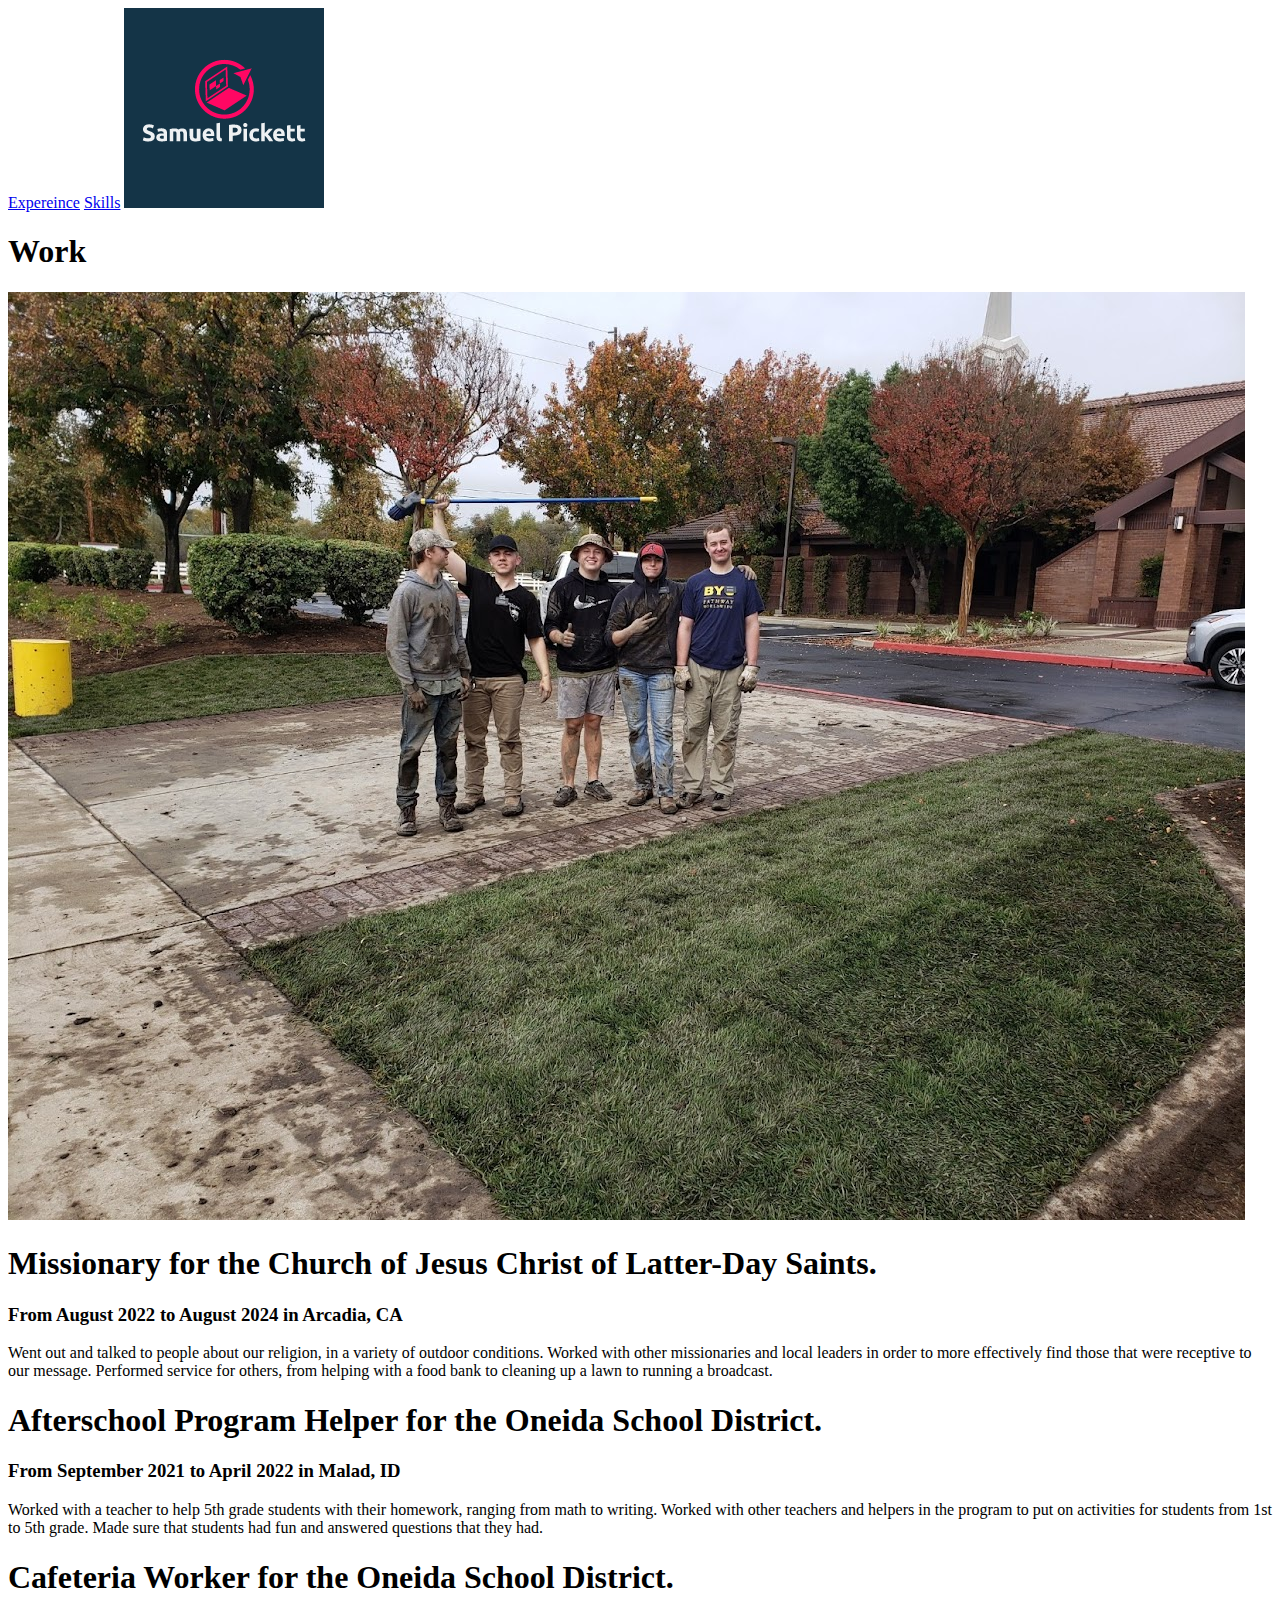
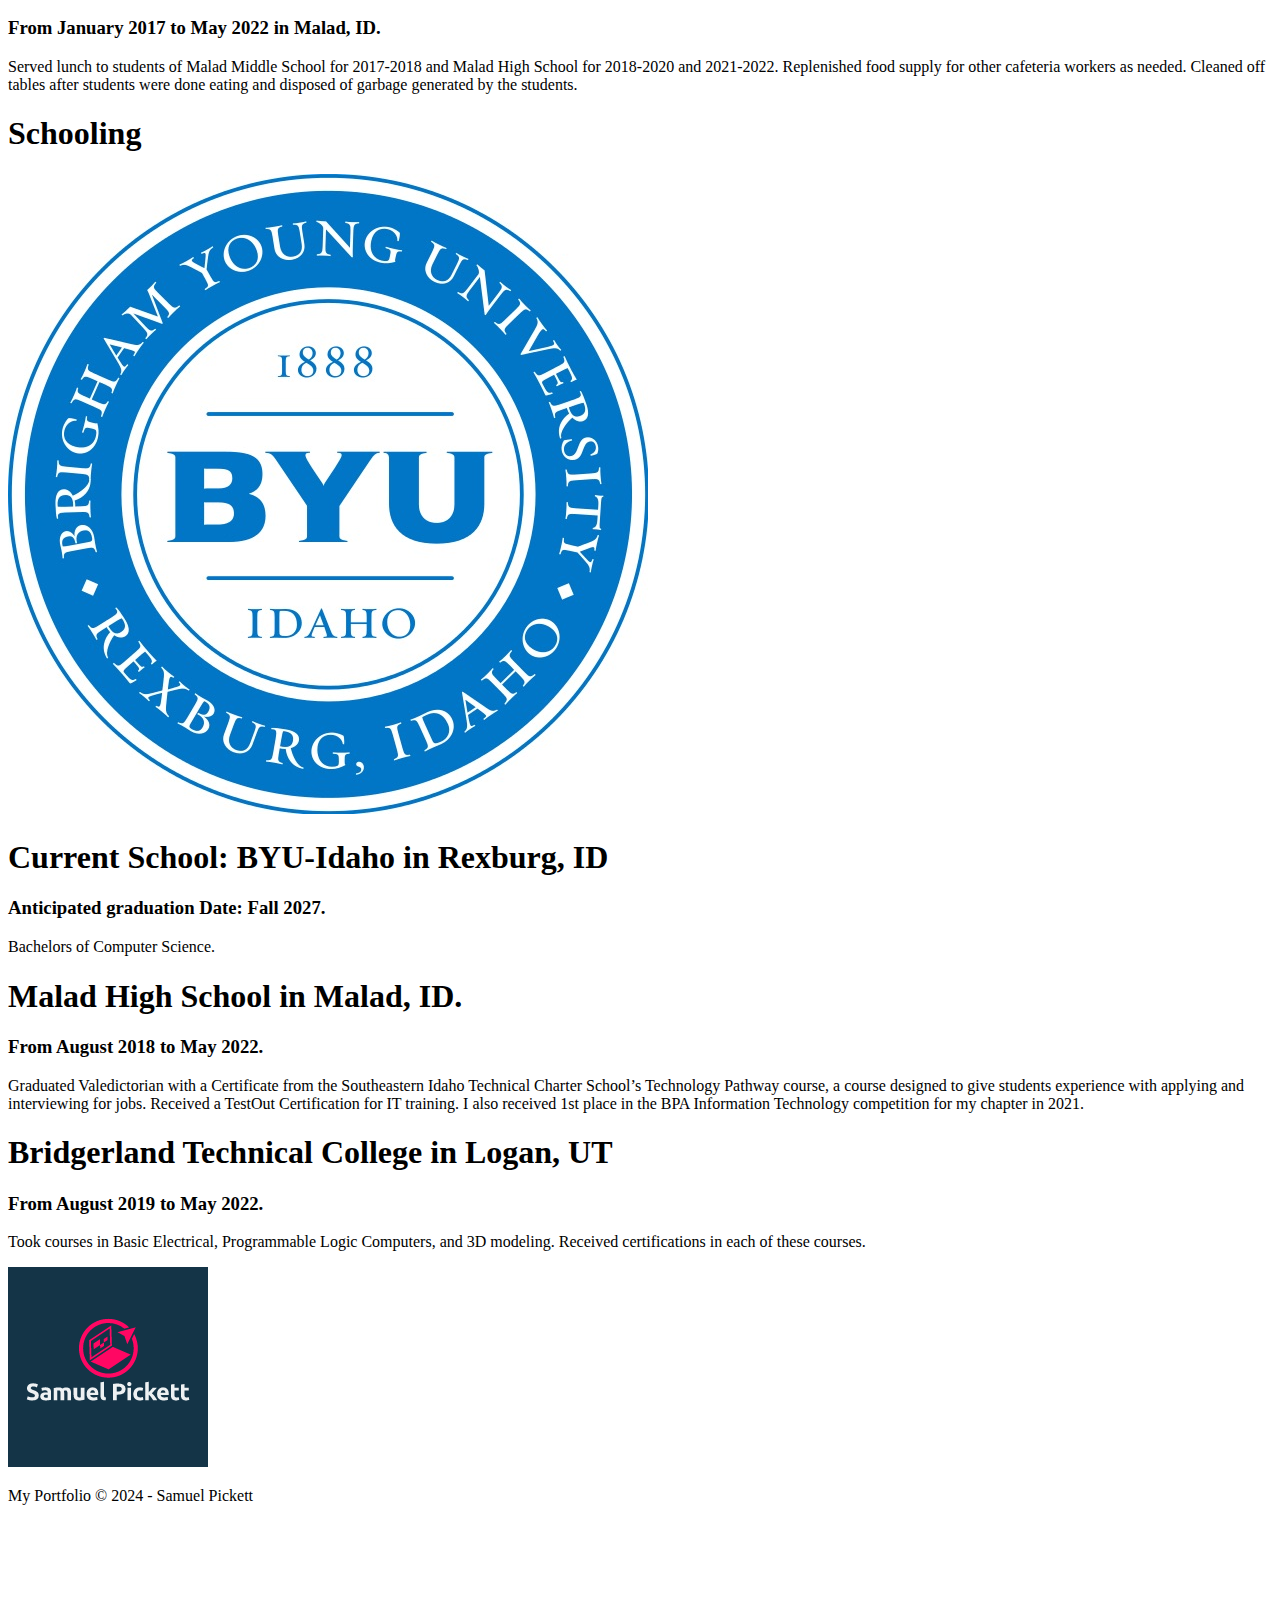
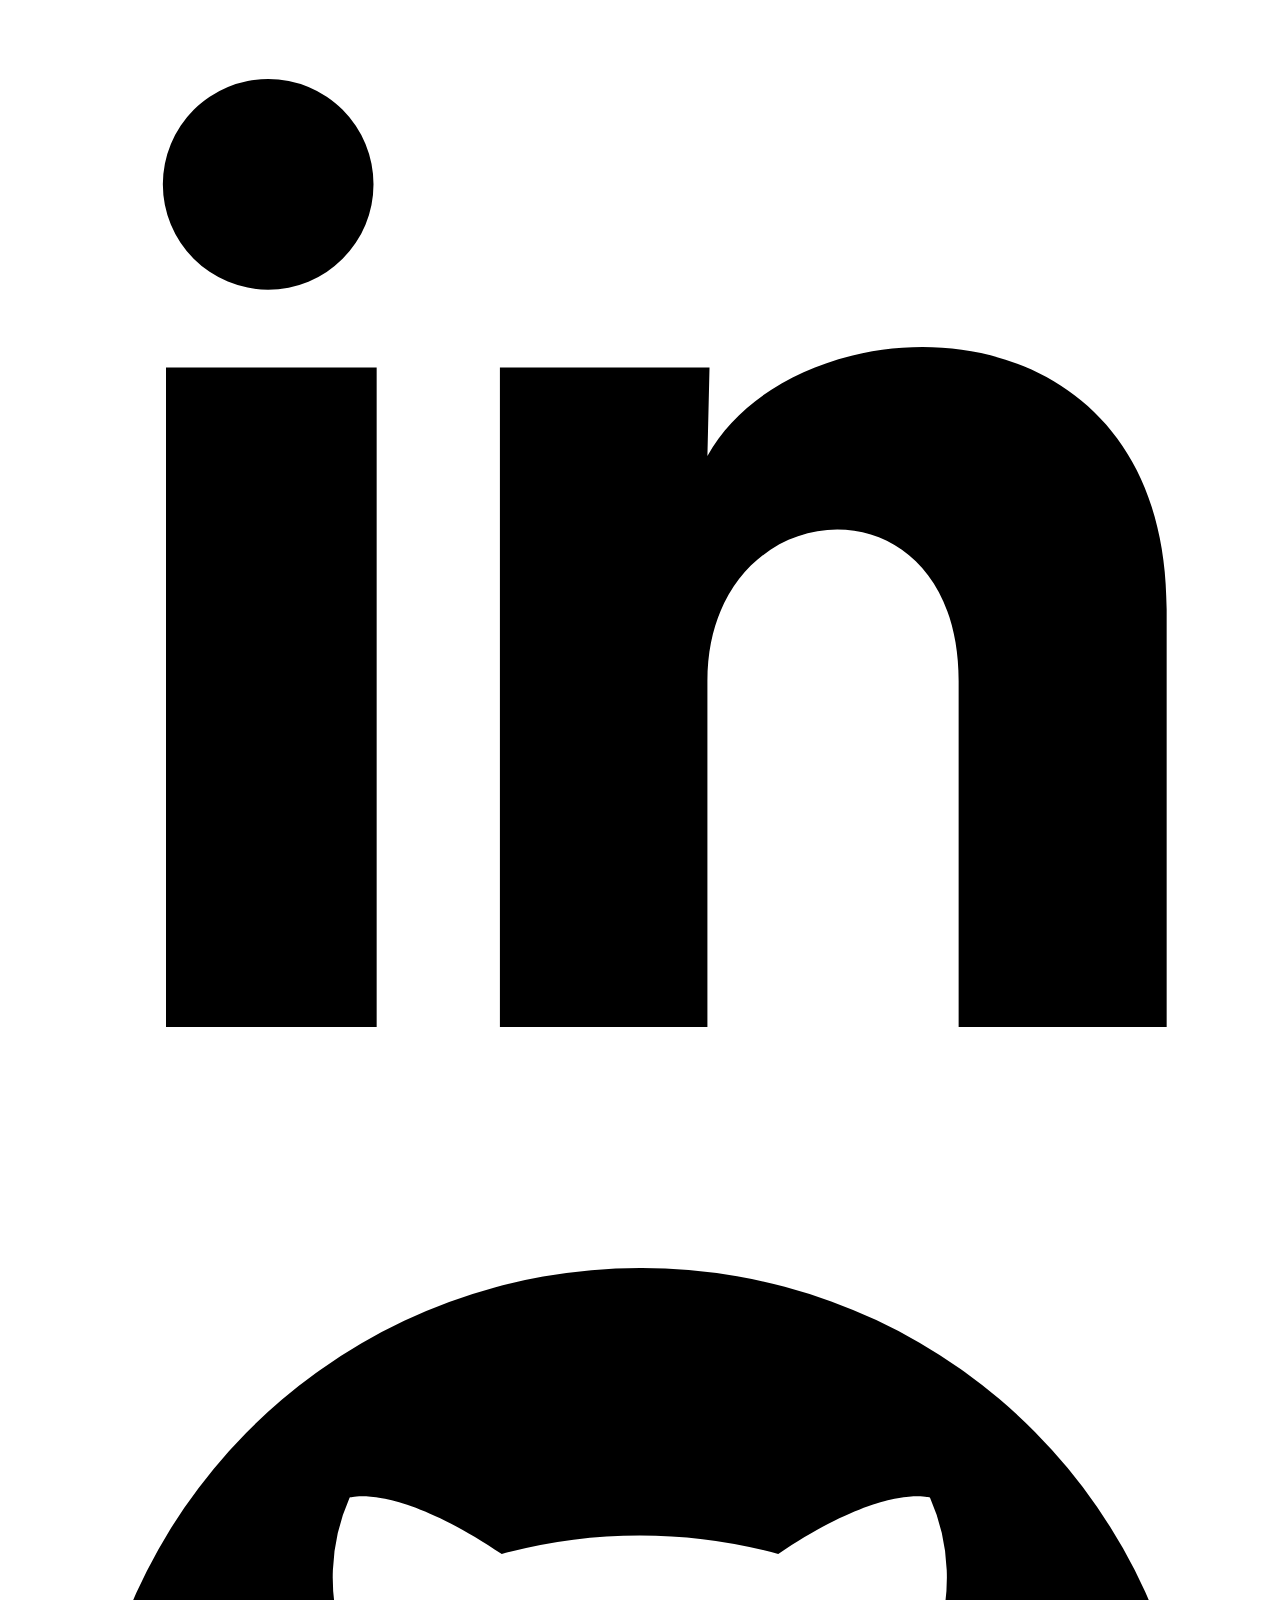
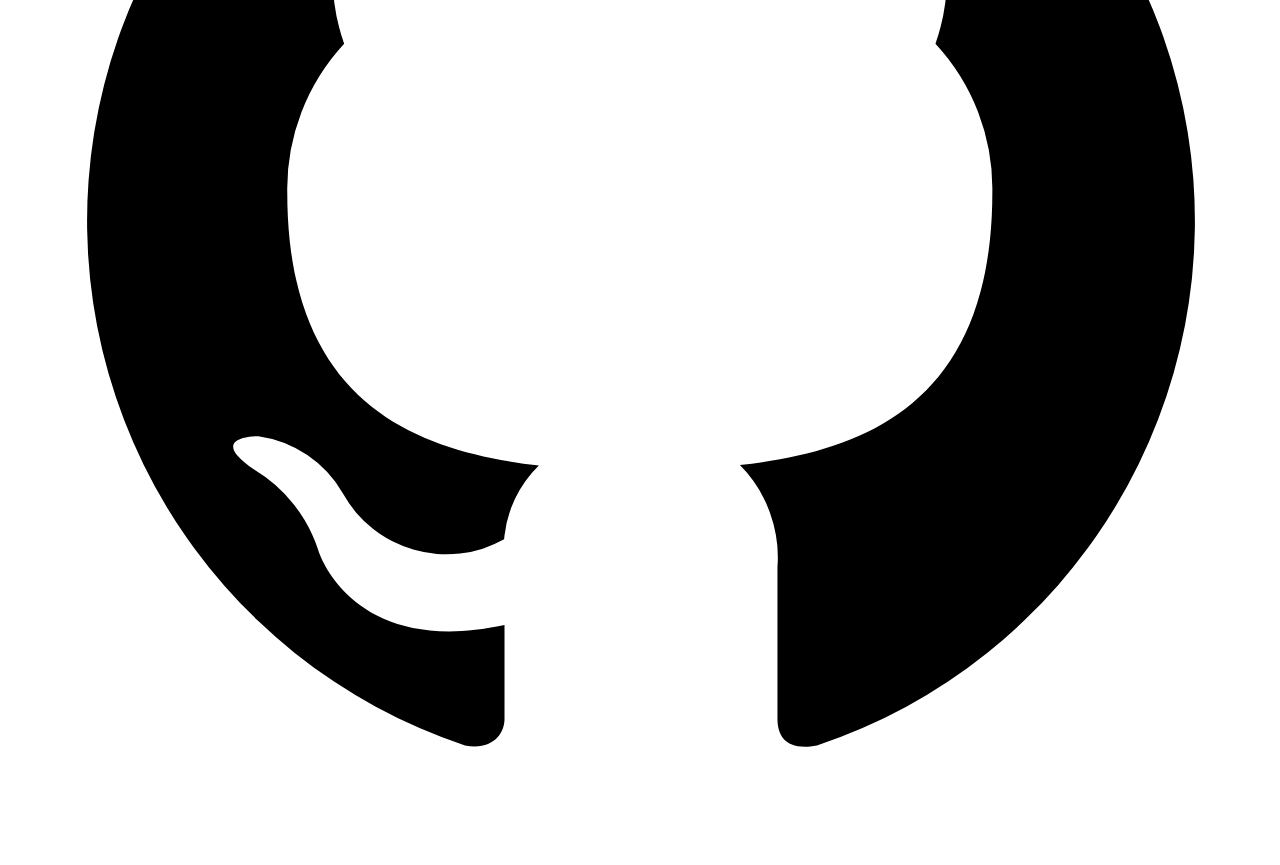
==== experience.html @ d66ecc54 "Image" ====
<!DOCTYPE html>
<html lang="en">
<head>
    <meta charset="UTF-8">
    <link rel="icon" href="images/logo.png">
    <meta name="viewport" content="width=device-width, initial-scale=1.0">
    <title>My Experiences</title>
</head>
<header>
    <nav>
        <a href="experience.html">Expereince</a>
        <a href="skills.html">Skills</a>
        <a href="index.html">        
            <img src="images/logo.png" alt="Logo for Samuel Pickett">
        </a>
    </nav>
</header>
<body>
    <div class = "work">
        <h1>Work</h1>
        <div class="missionary">
            <img src="images/service.jpg" alt="Picture of people gardening">
            <h1>Missionary for the Church of Jesus Christ of Latter-Day Saints.</h1>
            <h3>From August 2022 to August 2024 in Arcadia, CA</h3>
            <p>Went out and talked to people about our religion, in a variety of outdoor conditions. Worked with other missionaries and local leaders in order to more effectively find those that were receptive to our message. Performed service for others, from helping with a food bank to cleaning up a lawn to running a broadcast.</p>
        </div>

        <div class="afterschool">
            <h1>Afterschool Program Helper for the Oneida School District.</h1>
            <h3>From September 2021 to April 2022 in Malad, ID</h3>
            <p>Worked with a teacher to help 5th grade students with their homework, ranging from math to writing. Worked with other teachers and helpers in the program to put on activities for students from 1st to 5th grade. Made sure that students had fun and answered questions that they had. </p>
        </div>

        <div class="lunchroom">
            <h1>Cafeteria Worker for the Oneida School District.</h1>
            <h3>From January 2017 to May 2022 in Malad, ID.</h3>
            <p>Served lunch to students of Malad Middle School for 2017-2018 and Malad High School for 2018-2020 and 2021-2022. Replenished food supply for other cafeteria workers as needed. Cleaned off tables after students were done eating and disposed of garbage generated by the students.</p>
        </div>
    </div>
    <div class = "school">
        <h1>Schooling</h1>
        <div class="byui">
            <img src="images/byu-i-sign.jpg" alt="Picture of BYUI Logo">
            <h1>Current School: BYU-Idaho in Rexburg, ID</h1>
            <h3>Anticipated graduation Date: Fall 2027.</h3>
            <p>Bachelors of Computer Science.</p>
        </div>
        <div class="malad">
            <h1>Malad High School in Malad, ID.</h1>
            <h3>From August 2018 to May 2022.</h3>
            <p>Graduated Valedictorian with a Certificate from the Southeastern Idaho Technical Charter School’s Technology Pathway course, a course designed to give students experience with applying and interviewing for jobs. Received a TestOut Certification for IT training. I also received 1st place in the BPA Information Technology competition for my chapter in 2021.</p>
        </div>
        <div class="bridgerland">
            <h1>Bridgerland Technical College in Logan, UT</h1>
            <h3>From August 2019 to May 2022.</h3>
            <p>Took courses in Basic Electrical, Programmable Logic Computers, and 3D modeling. Received certifications in each of these courses.</p>
        </div>
    </div>
</body>
<footer>
    <img src="images/logo.png" alt="Logo for Samuel Pickett">
    <p>My Portfolio &copy; 2024 - Samuel Pickett</p>
    <div class = "social">
        <a href="https://www.linkedin.com/in/samuel-pickett-53b8a2330">
            <img src="images/linkedin-brands-solid.svg" alt="Link to LinkedIn profile">
        </a>
        <a href="https://github.com/samuelpickett?tab=repositories">
            <img src="images/github-brands-solid.svg" alt="Link to GitHub Profile">
        </a>
    </div>
</footer>
</html>
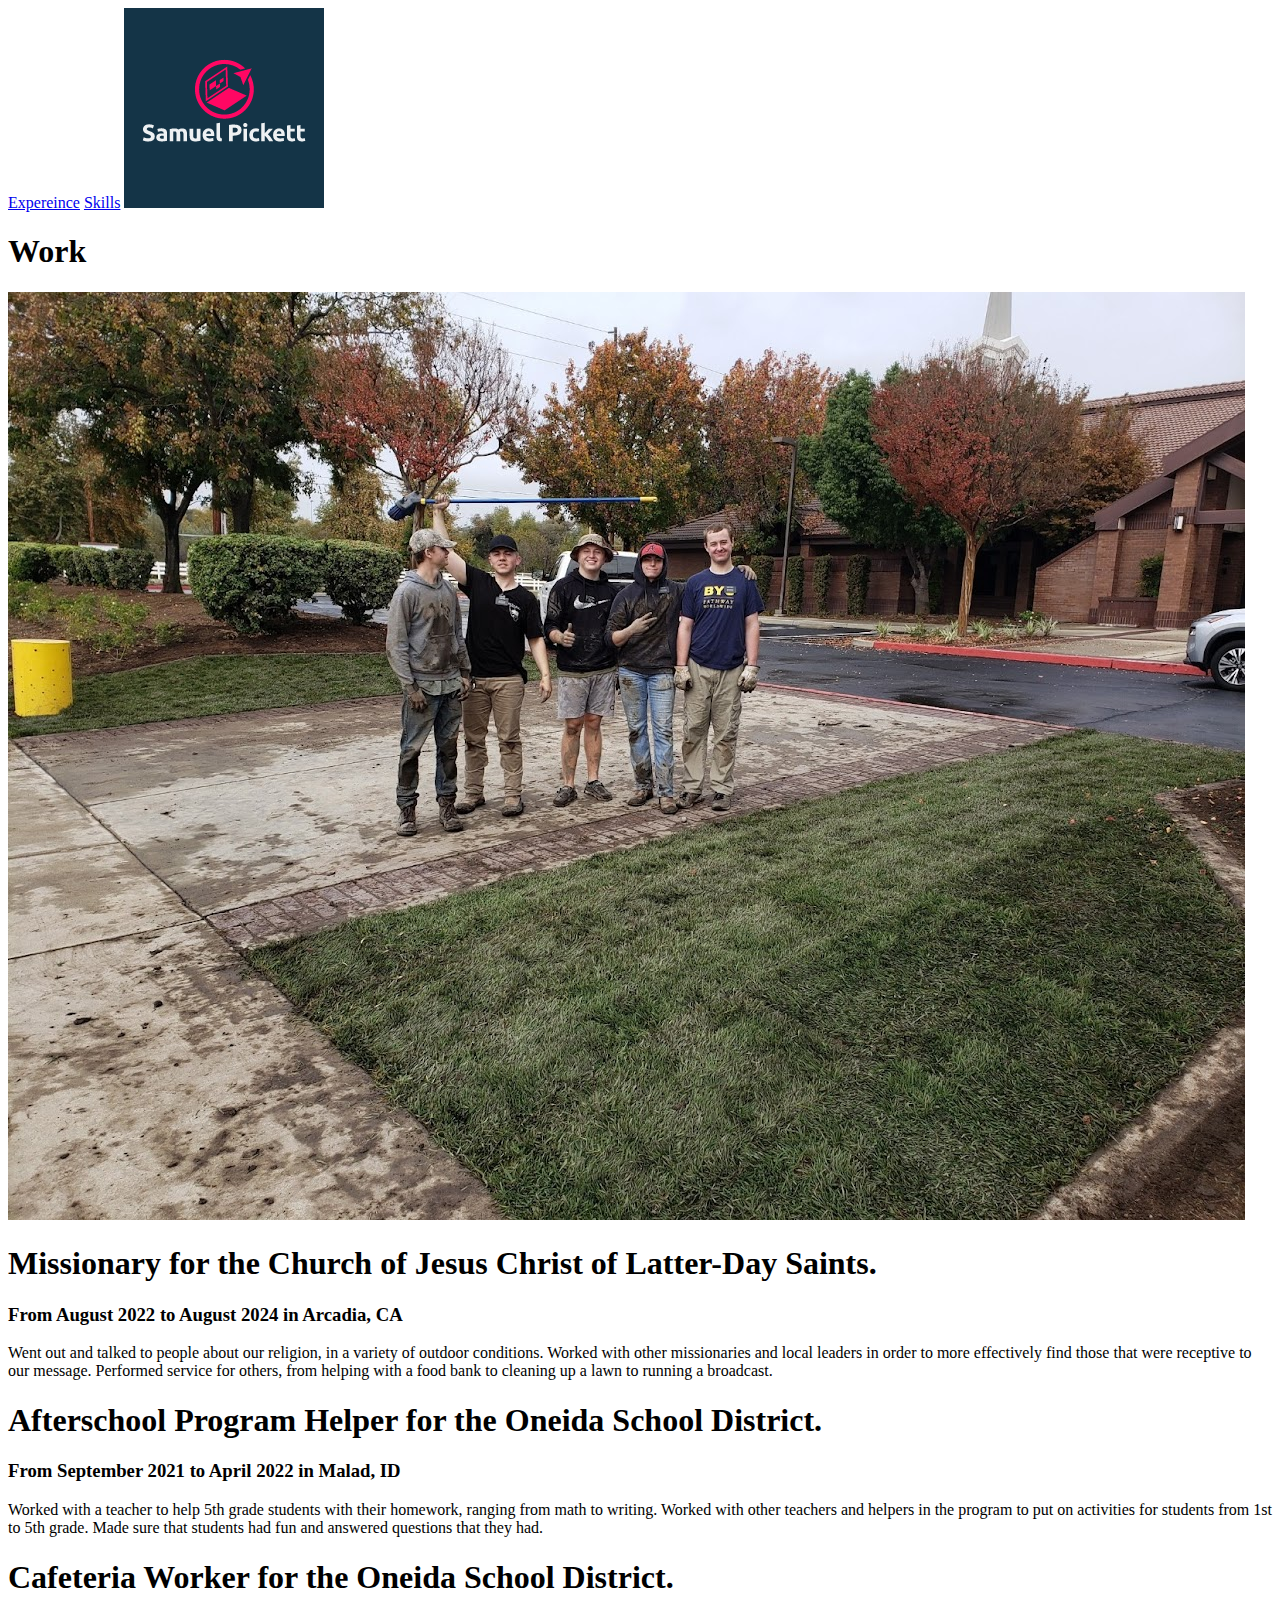
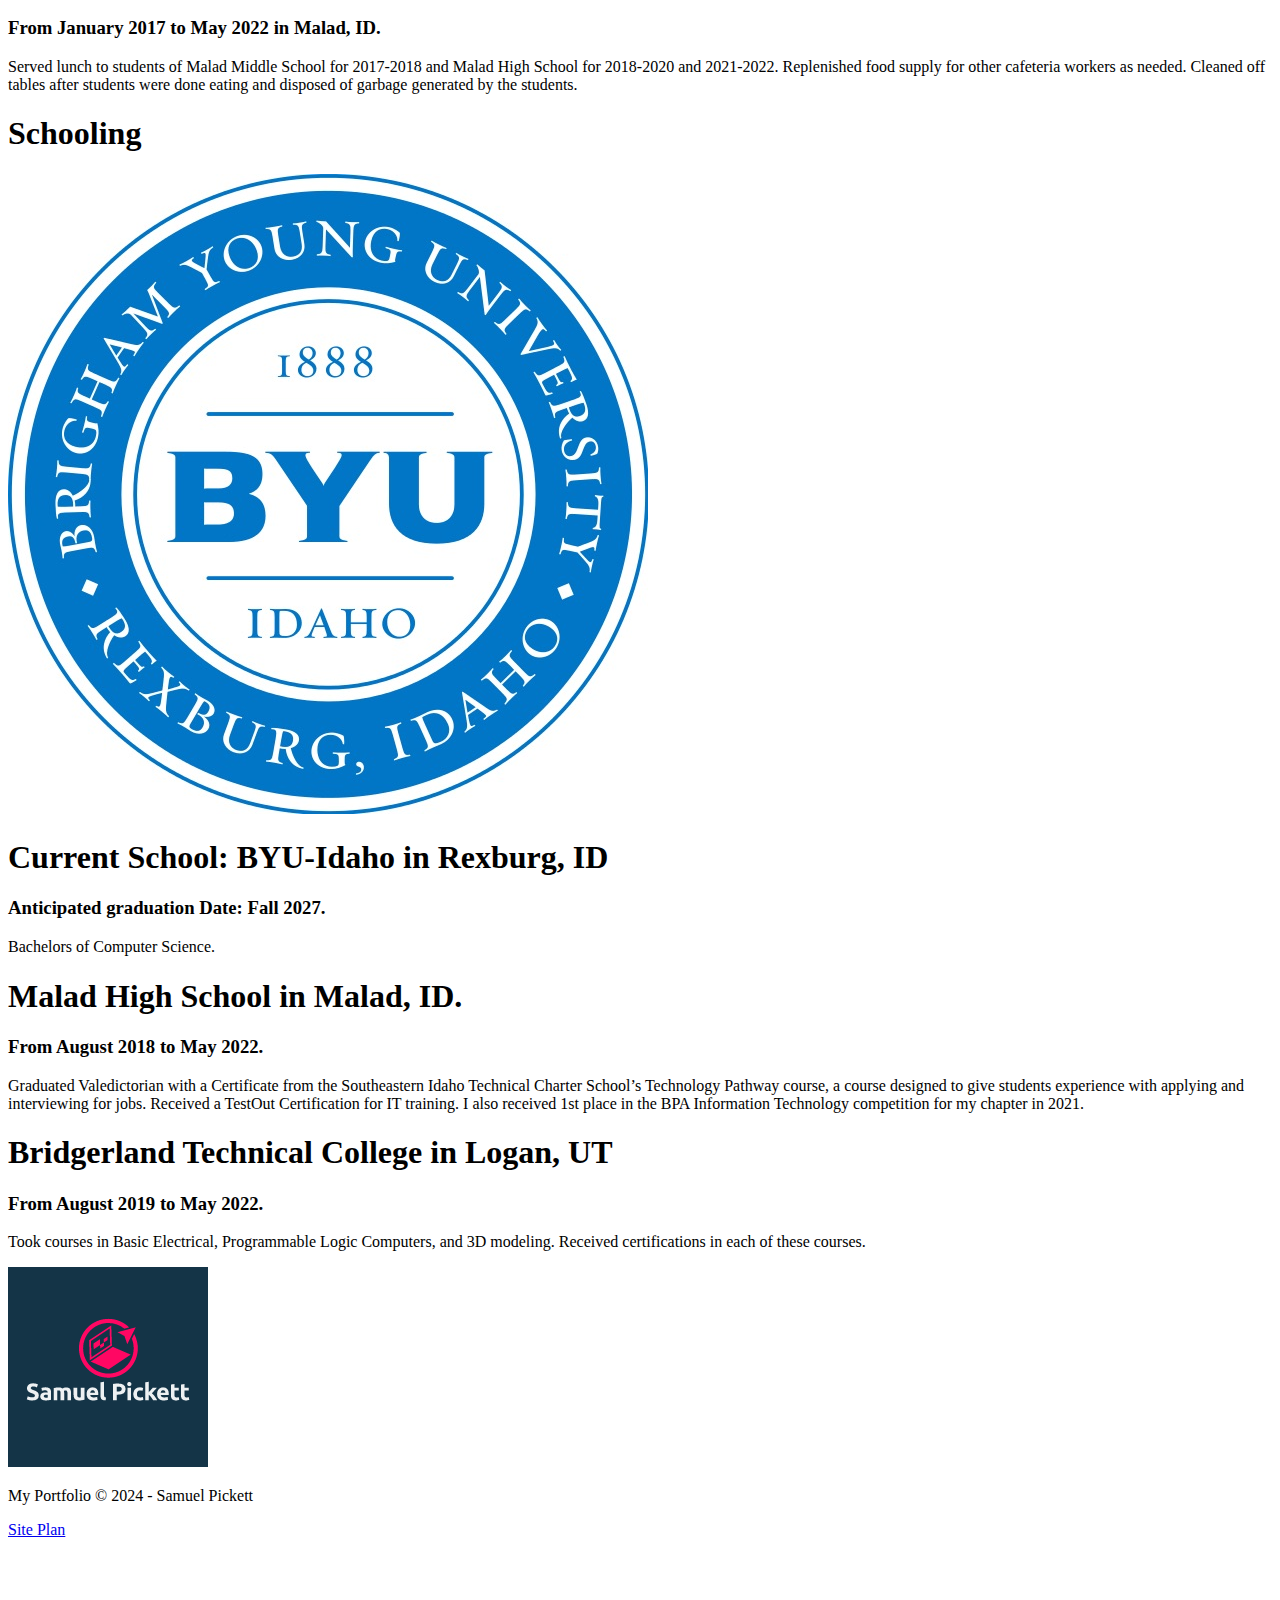
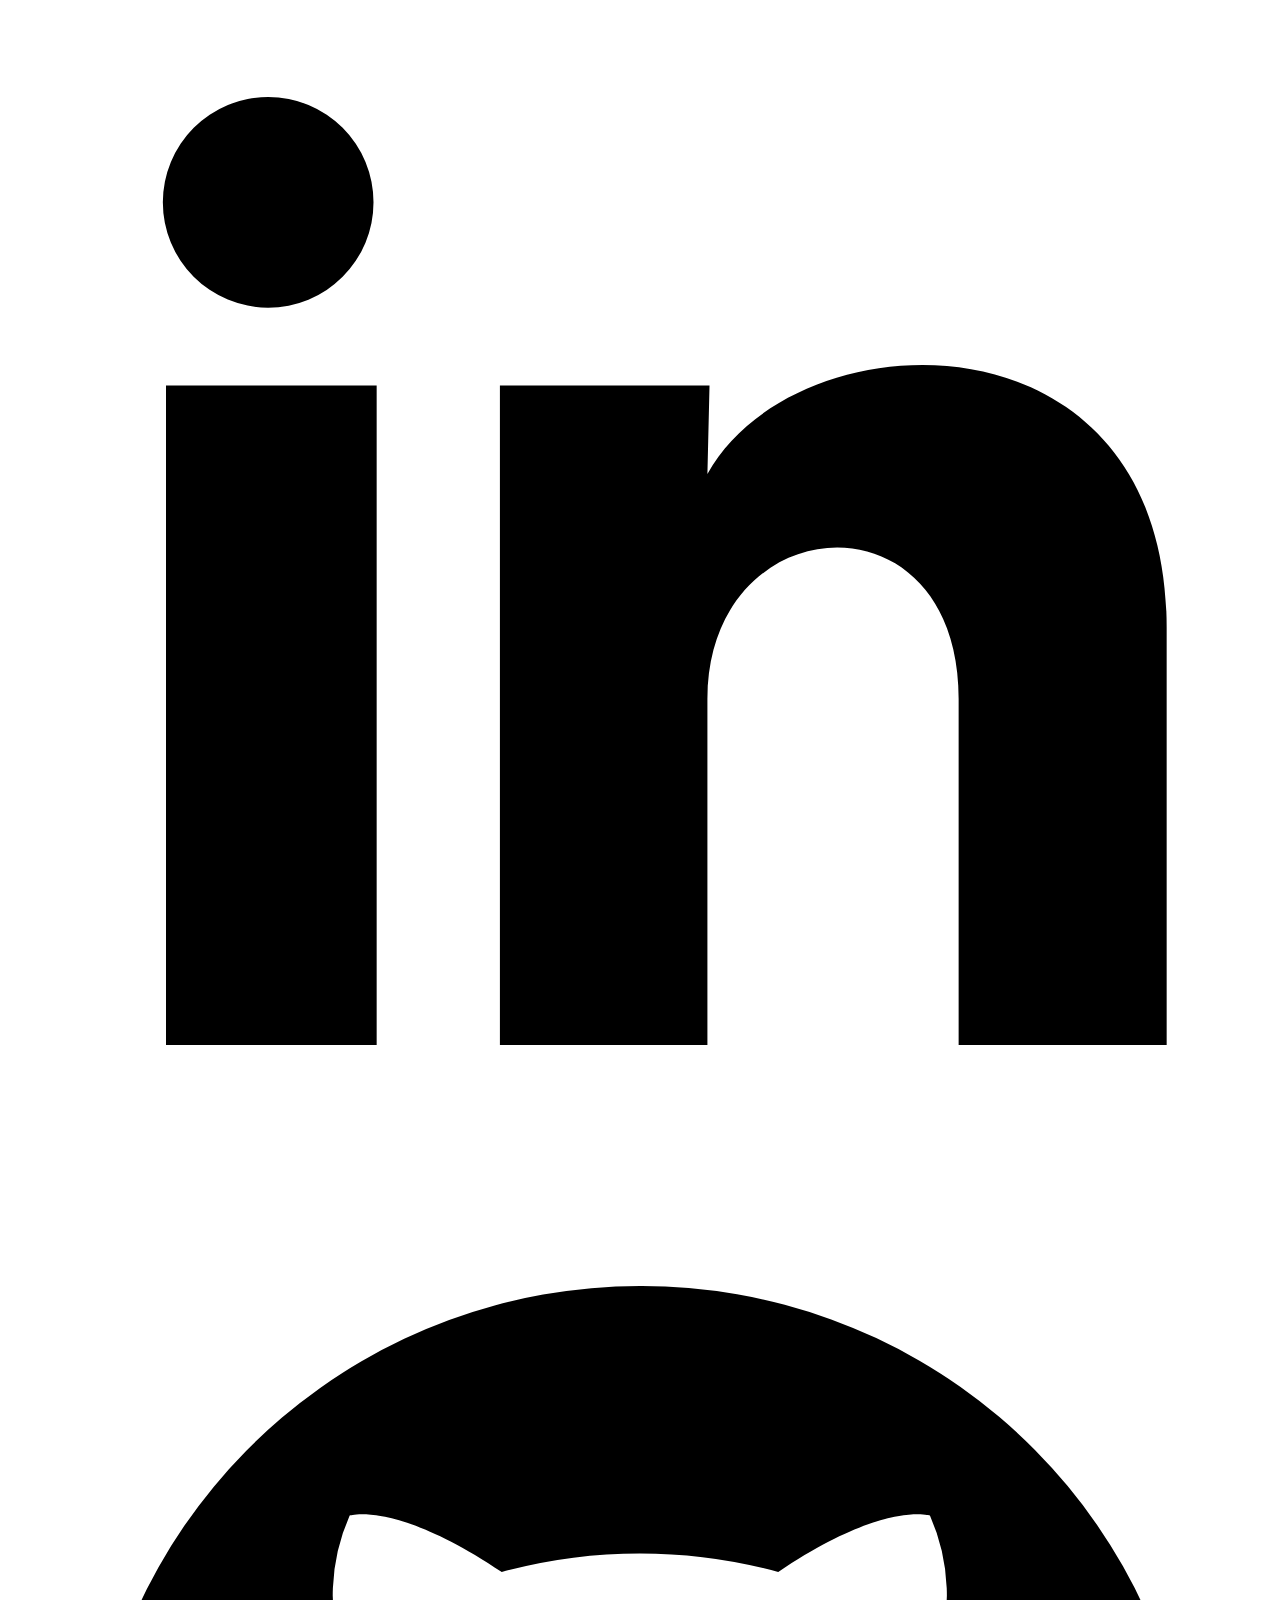
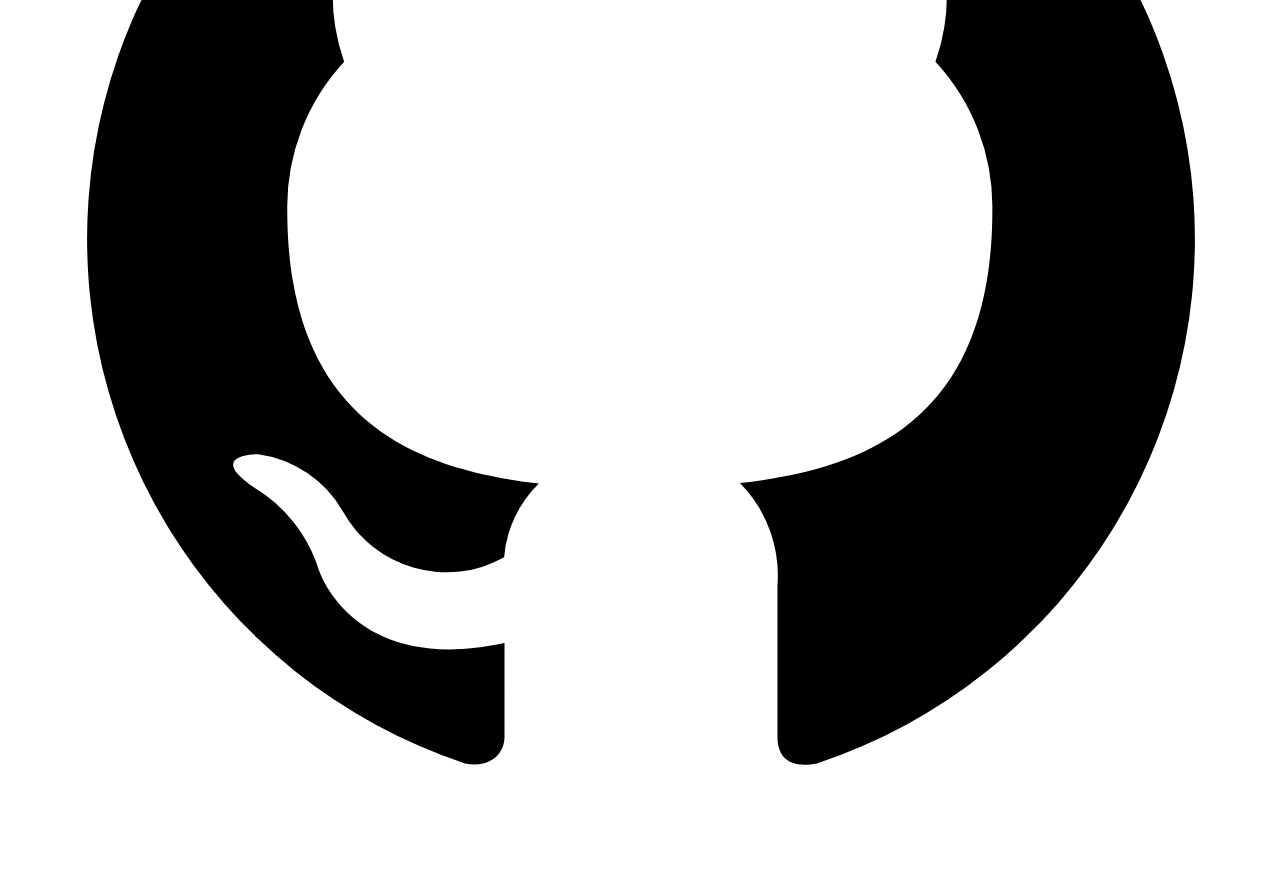
==== commit c7cf665a: "Included link to siteplan in footer" ====
--- a/experience.html
+++ b/experience.html
@@ -60,6 +60,7 @@
 <footer>
     <img src="images/logo.png" alt="Logo for Samuel Pickett">
     <p>My Portfolio &copy; 2024 - Samuel Pickett</p>
+    <a href="site-plan.html">Site Plan</a>
     <div class = "social">
         <a href="https://www.linkedin.com/in/samuel-pickett-53b8a2330">
             <img src="images/linkedin-brands-solid.svg" alt="Link to LinkedIn profile">
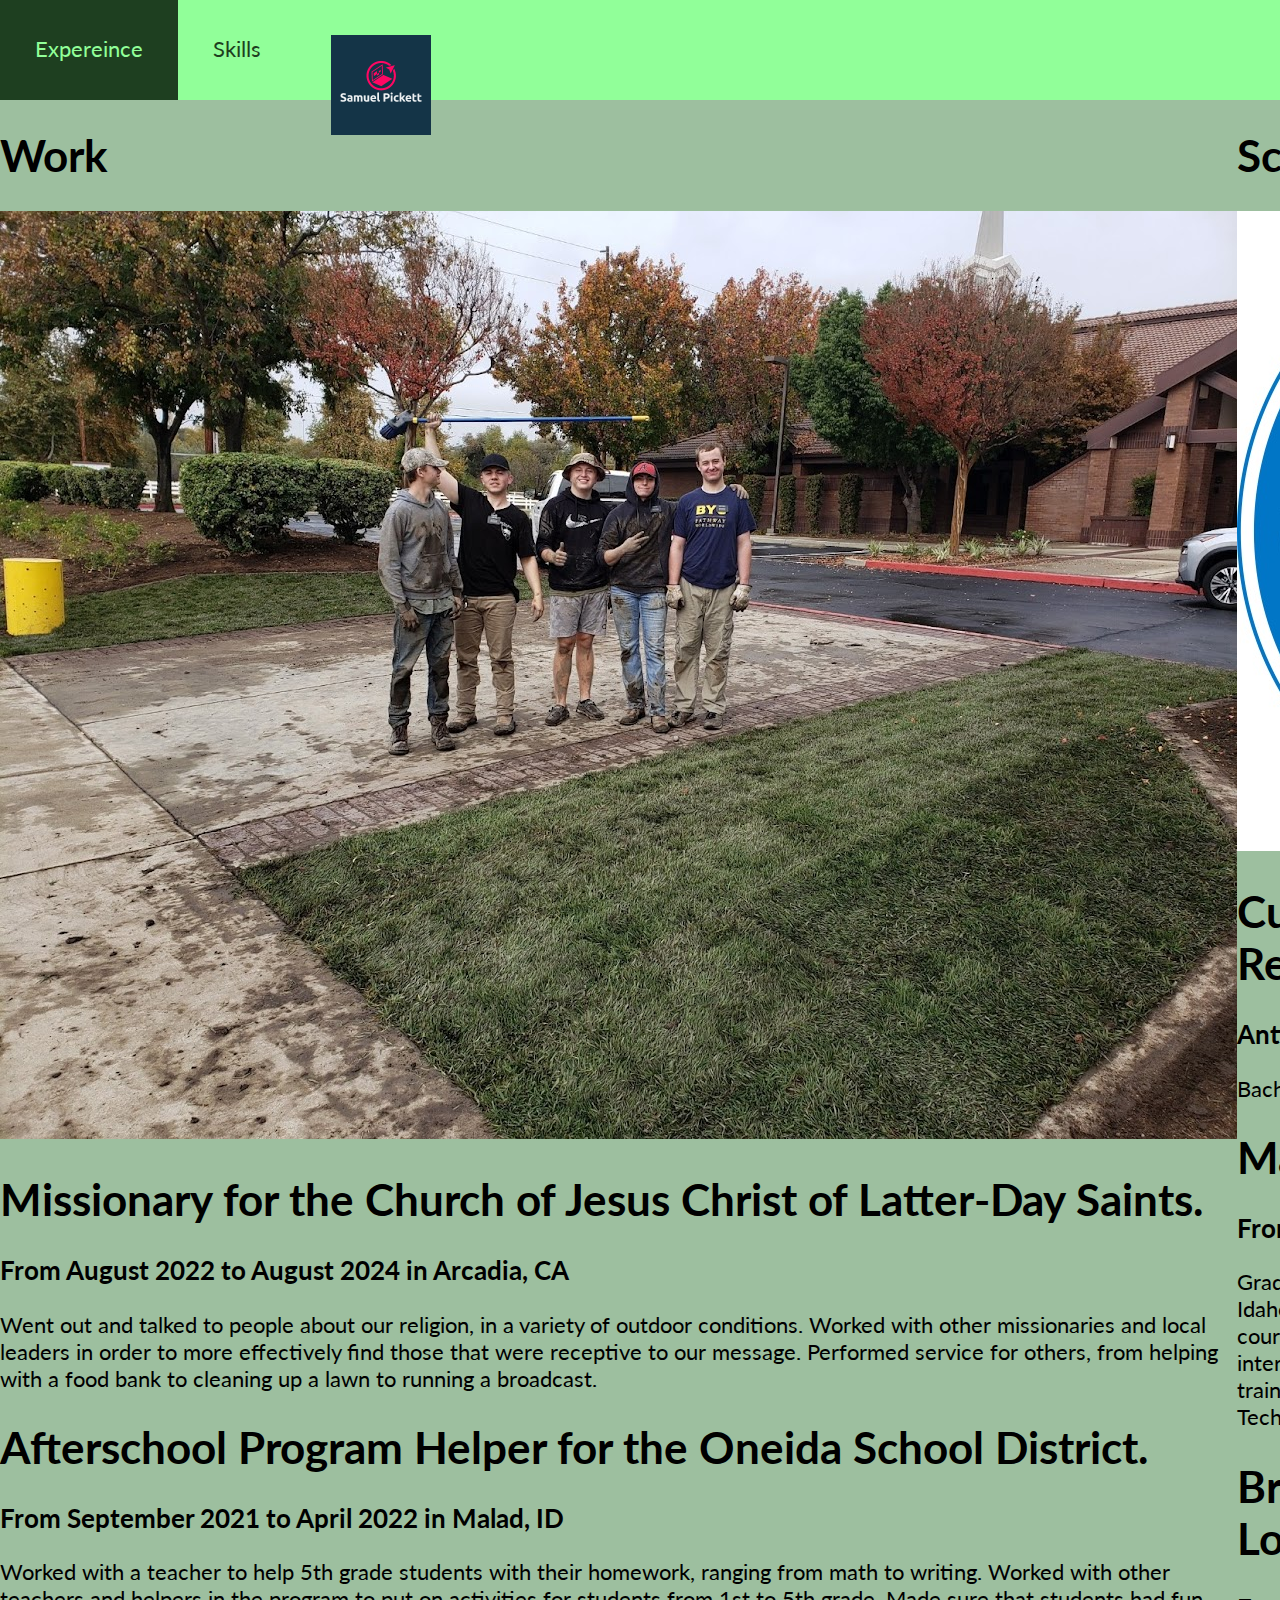
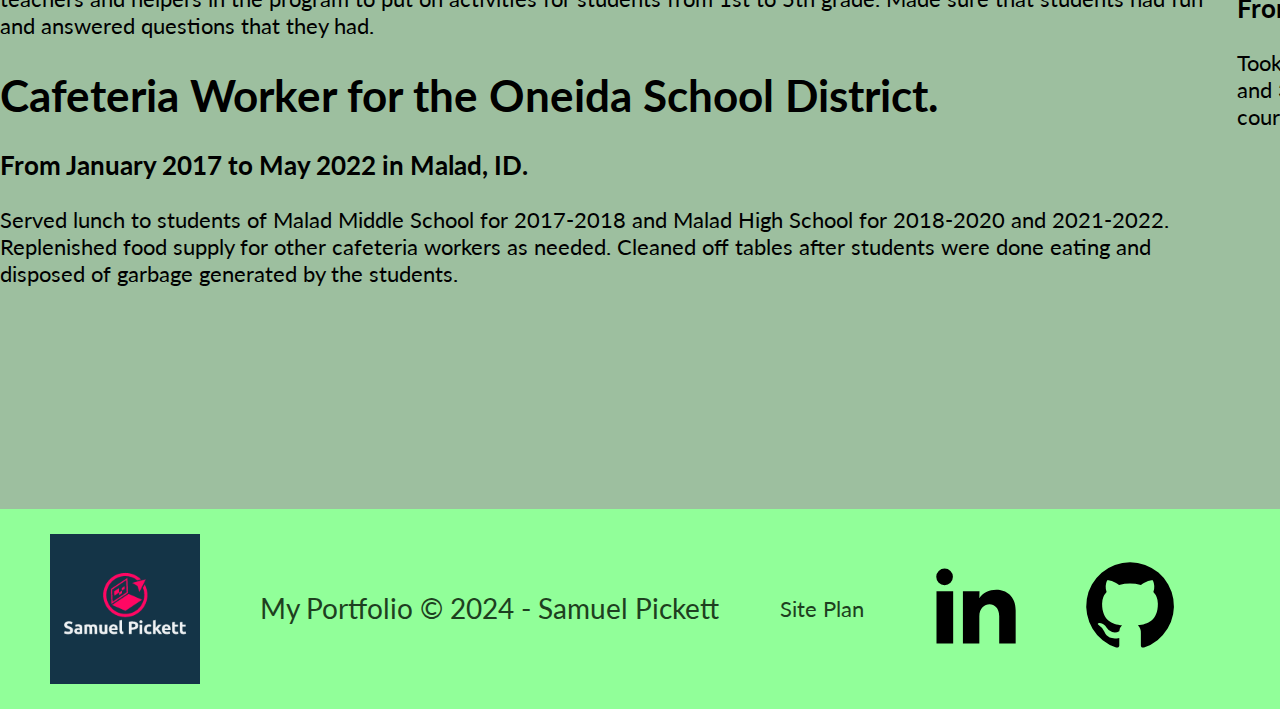
==== commit 5b9e83b5: "Added link to stylesheet" ====
--- a/experience.html
+++ b/experience.html
@@ -4,8 +4,10 @@
     <meta charset="UTF-8">
     <link rel="icon" href="images/logo.png">
     <meta name="viewport" content="width=device-width, initial-scale=1.0">
+    <link rel="stylesheet" href="styles/styles.css">
     <title>My Experiences</title>
 </head>
+<body>
 <header>
     <nav>
         <a href="experience.html">Expereince</a>
@@ -15,7 +17,7 @@
         </a>
     </nav>
 </header>
-<body>
+<main>
     <div class = "work">
         <h1>Work</h1>
         <div class="missionary">
@@ -56,7 +58,7 @@
             <p>Took courses in Basic Electrical, Programmable Logic Computers, and 3D modeling. Received certifications in each of these courses.</p>
         </div>
     </div>
-</body>
+</main>
 <footer>
     <img src="images/logo.png" alt="Logo for Samuel Pickett">
     <p>My Portfolio &copy; 2024 - Samuel Pickett</p>
@@ -70,4 +72,5 @@
         </a>
     </div>
 </footer>
+</body>
 </html>--- a/styles/styles.css
+++ b/styles/styles.css
@@ -0,0 +1,121 @@
+@import url('https://fonts.googleapis.com/css2?family=Lato:ital,wght@0,100;0,300;0,400;0,700;0,900;1,100;1,300;1,400;1,700;1,900&family=Montserrat:ital,wght@0,100..900;1,100..900&display=swap');
+
+/* Styles for the header */
+header{
+    background-color: #91FF99;
+    font-family: 'Lato', Arial, sans-serif;
+    display: grid;
+    grid-template-columns: 1fr 1fr 1fr;
+    height: 100px;
+}
+nav{
+    display: flex;
+    justify-content: space-around;
+}
+nav a{
+    text-align: center;
+    color: #1E3F20;
+    text-decoration: none;
+    padding: 35px;
+    font-family: 'Lato', arial;
+}
+nav a:hover{
+    background-color: #1E3F20;
+    color: #91FF99;
+    height: 30px;
+}
+.logo{
+    display: flex;
+    justify-content: space-around;
+}
+header img{
+    width: 100px;
+}
+
+/* Styles for the main area */
+body{
+    background-color: #9DBF9F;
+    font-family: 'Lato', arial, sans-serif;
+    font-size: 22px;
+    margin: 0;
+    padding: 0;
+}
+main{
+    display: grid;
+    grid-template-columns: 1fr 1fr;
+}
+.personal_info{
+    grid-column: 1/2;
+    text-align: center;
+    color: #1E3F20
+}
+.personal_info p{
+    font-family: 'Montserrat', arial, sans-serif;
+    padding-left: 25px;
+}
+.profile{
+    grid-column: 2/3;
+    display: grid;
+    place-items: center;
+}
+
+.profile img{
+    padding-top: 50px;
+    width: 50%
+}
+.button{
+    background-color: #91FF9900;
+    color: #1E3F20;
+    text-decoration: none;
+    font-size: 18px;
+    padding: 15px 30px;
+    margin-top: 25px;
+    border-radius: 5px;
+    border: 0px;
+}
+.button-box{
+    padding: 15px 30px;
+    margin-top: 50px;
+}
+
+.button:hover{
+    background-color: #1E3F20;
+    color: #91FF99;
+}
+/* Styles for the footer */
+footer{
+    background-color: #91FF99; 
+    color: #1E3F20;
+    font-family: 'Lato', arial, sans-serif;
+    padding: 25px 50px;
+    margin-top: 200px;
+    display: flex;
+    justify-content: space-between;
+    align-items: center;
+}
+
+footer a{
+    color: #1E3F20;
+    text-decoration: none;
+}
+
+.site-plan:hover{
+    background-color: #1E3F20;
+    color: #91FF99;
+    height: 30px;
+    padding: 15px 30px;
+    border-radius: 5px;
+}
+
+footer p{
+    font-size: 1.25em;
+}
+
+footer img{
+    width: 150px
+}
+footer .social img{
+    padding-right: 50px;
+    width: 100px
+}
+
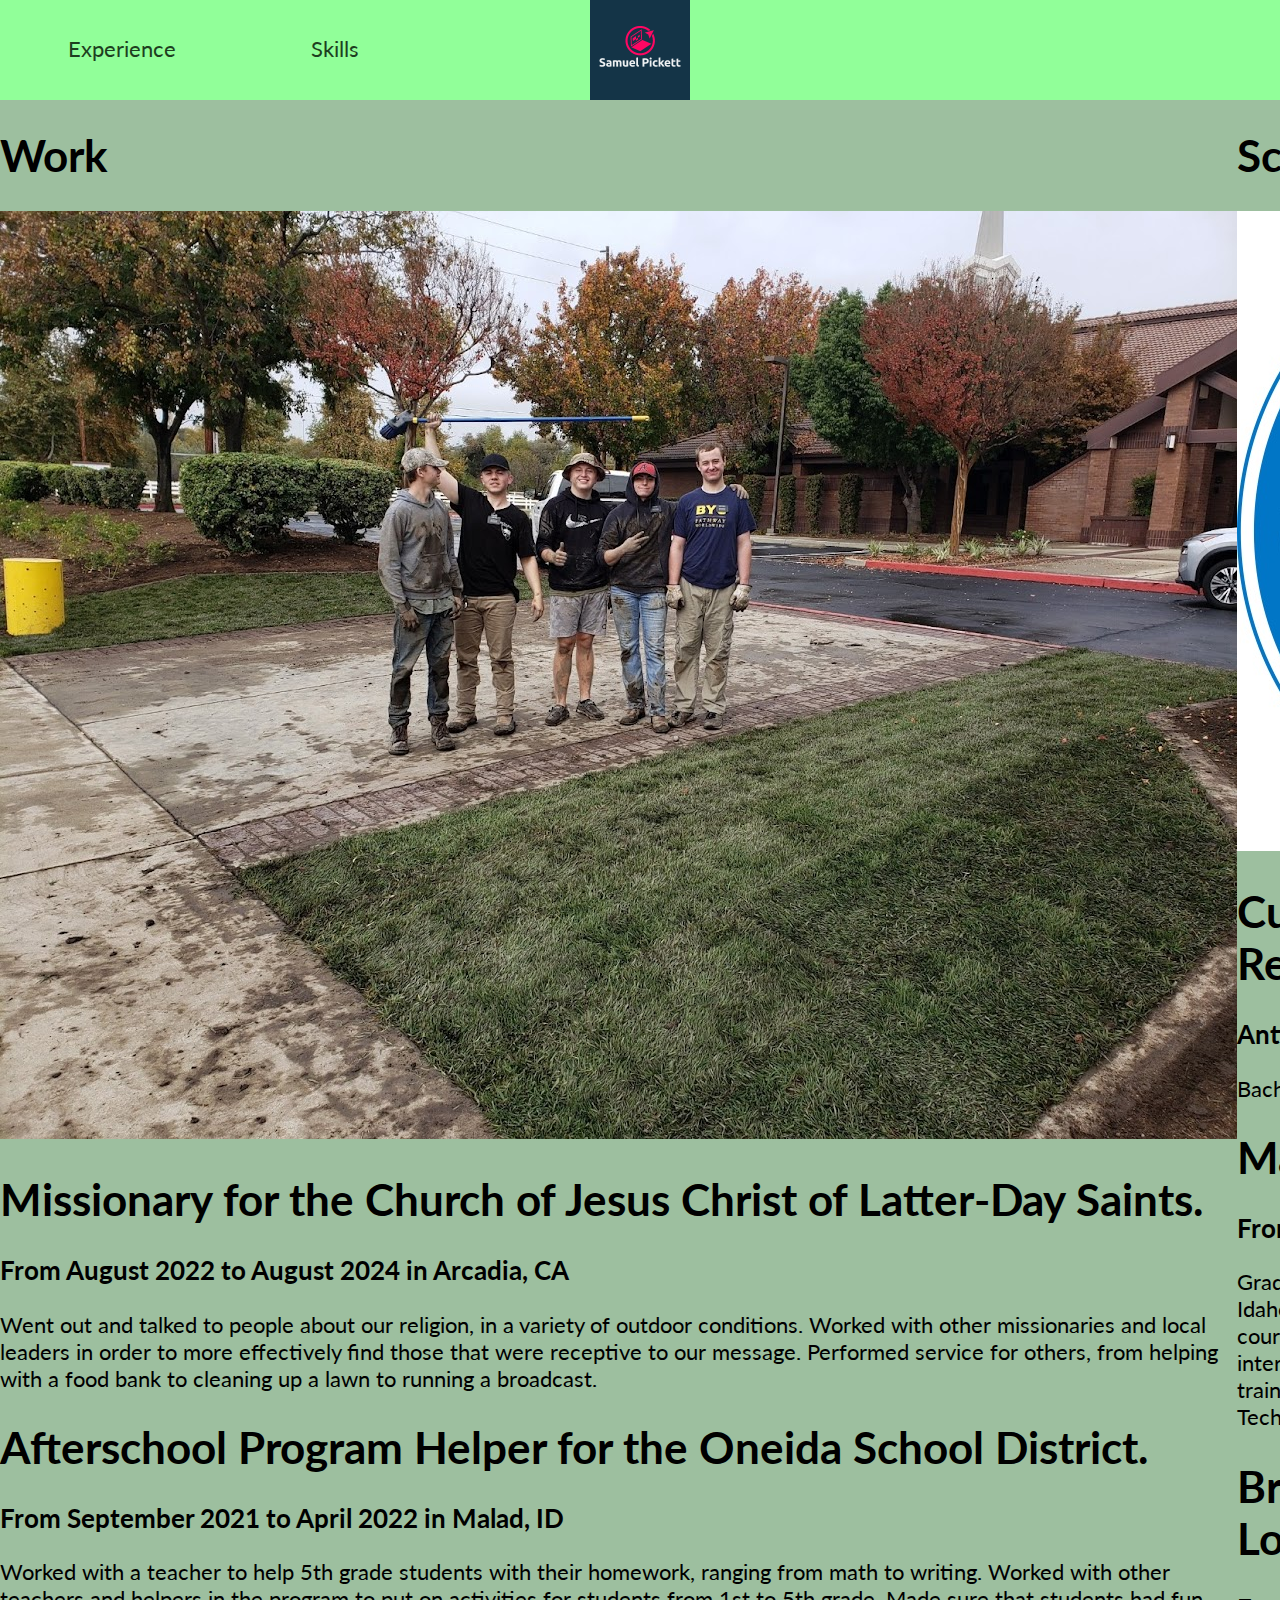
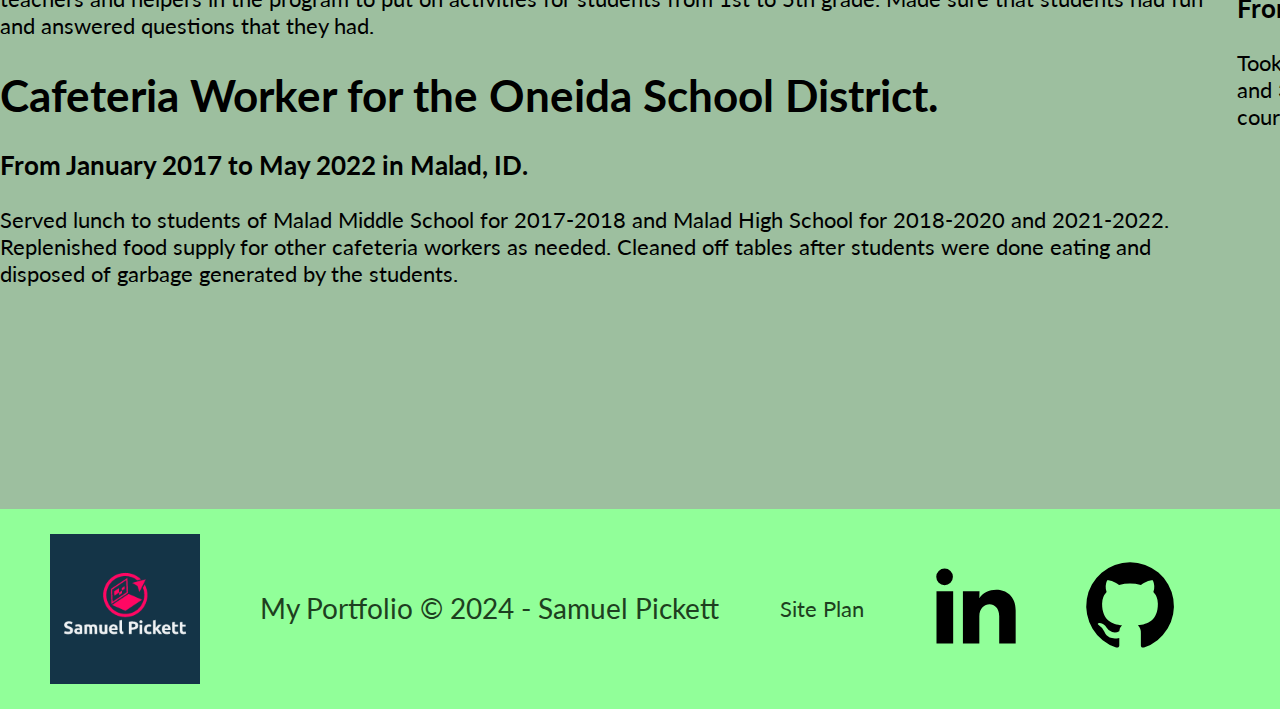
==== commit 124f6059: "Updated header" ====
--- a/experience.html
+++ b/experience.html
@@ -10,12 +10,15 @@
 <body>
 <header>
     <nav>
-        <a href="experience.html">Expereince</a>
+        <a href="experience.html">Experience</a>
         <a href="skills.html">Skills</a>
-        <a href="index.html">        
-            <img src="images/logo.png" alt="Logo for Samuel Pickett">
-        </a>
     </nav>
+    <div class="logo">
+    <a href="index.html">        
+        <img src="images/logo.png" alt="Logo for Samuel Pickett">
+    </a>
+    </div>
+
 </header>
 <main>
     <div class = "work">
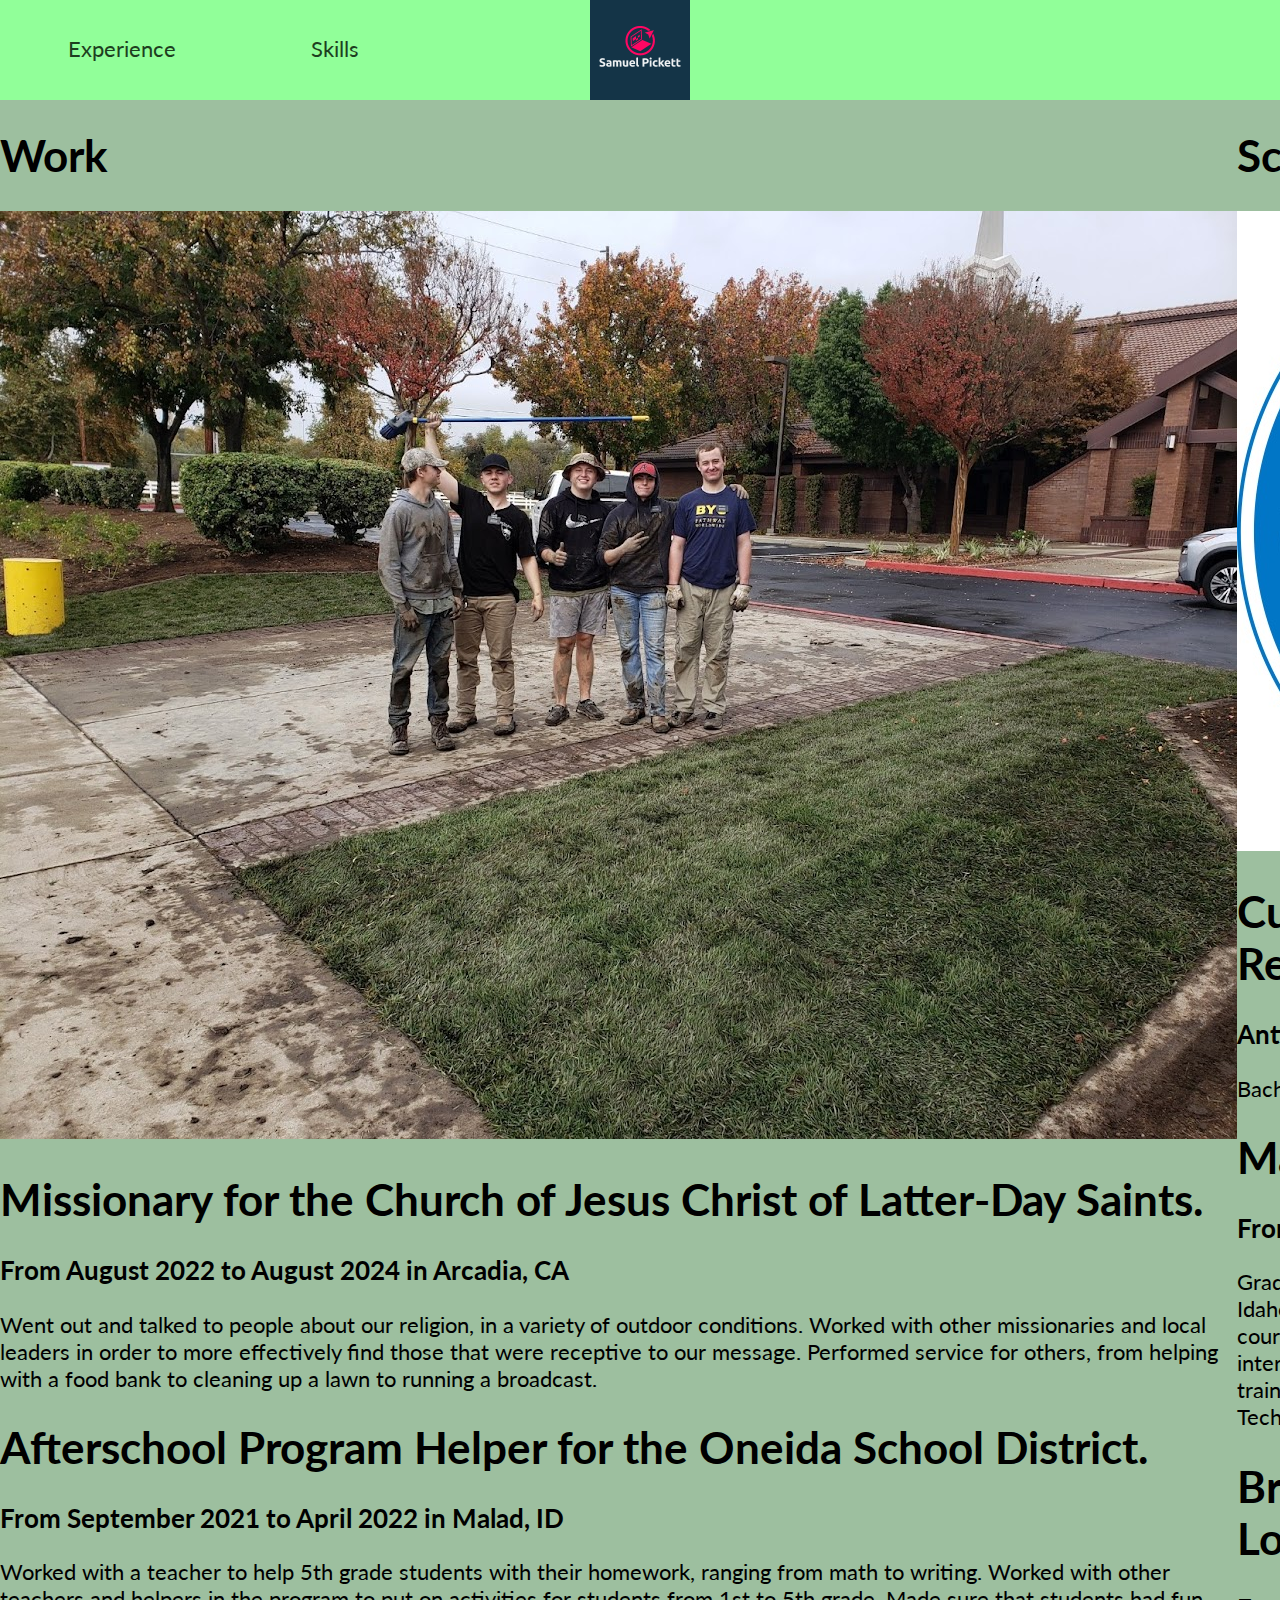
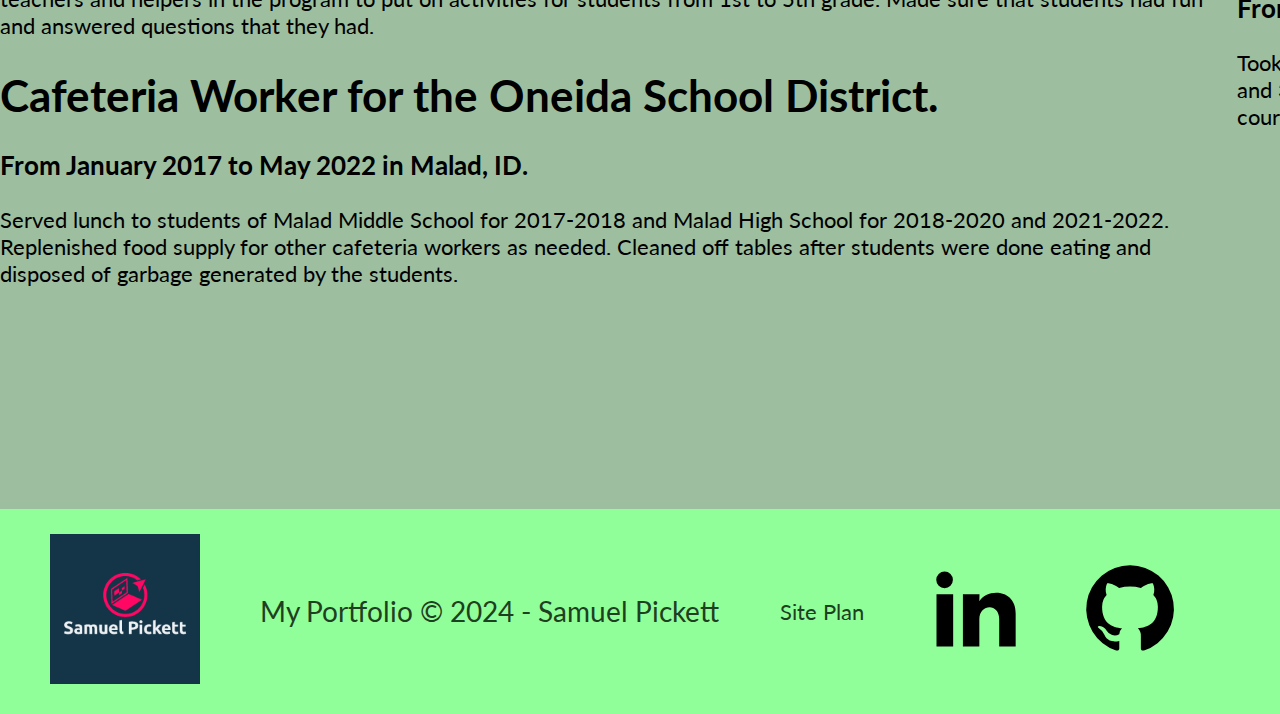
==== commit d3af867f: "Updated footer for skills and experience" ====
--- a/experience.html
+++ b/experience.html
@@ -8,72 +8,74 @@
     <title>My Experiences</title>
 </head>
 <body>
-<header>
-    <nav>
-        <a href="experience.html">Experience</a>
-        <a href="skills.html">Skills</a>
-    </nav>
-    <div class="logo">
-    <a href="index.html">        
-        <img src="images/logo.png" alt="Logo for Samuel Pickett">
-    </a>
-    </div>
-
-</header>
-<main>
-    <div class = "work">
-        <h1>Work</h1>
-        <div class="missionary">
-            <img src="images/service.jpg" alt="Picture of people gardening">
-            <h1>Missionary for the Church of Jesus Christ of Latter-Day Saints.</h1>
-            <h3>From August 2022 to August 2024 in Arcadia, CA</h3>
-            <p>Went out and talked to people about our religion, in a variety of outdoor conditions. Worked with other missionaries and local leaders in order to more effectively find those that were receptive to our message. Performed service for others, from helping with a food bank to cleaning up a lawn to running a broadcast.</p>
+    <header>
+        <nav>
+            <a href="experience.html">Experience</a>
+            <a href="skills.html">Skills</a>
+        </nav>
+        <div class="logo">
+        <a href="index.html">        
+            <img src="images/logo.png" alt="Logo for Samuel Pickett">
+        </a>
         </div>
 
-        <div class="afterschool">
-            <h1>Afterschool Program Helper for the Oneida School District.</h1>
-            <h3>From September 2021 to April 2022 in Malad, ID</h3>
-            <p>Worked with a teacher to help 5th grade students with their homework, ranging from math to writing. Worked with other teachers and helpers in the program to put on activities for students from 1st to 5th grade. Made sure that students had fun and answered questions that they had. </p>
+    </header>
+    <main>
+        <div class = "work">
+            <h1>Work</h1>
+            <div class="missionary">
+                <img src="images/service.jpg" alt="Picture of people gardening">
+                <h1>Missionary for the Church of Jesus Christ of Latter-Day Saints.</h1>
+                <h3>From August 2022 to August 2024 in Arcadia, CA</h3>
+                <p>Went out and talked to people about our religion, in a variety of outdoor conditions. Worked with other missionaries and local leaders in order to more effectively find those that were receptive to our message. Performed service for others, from helping with a food bank to cleaning up a lawn to running a broadcast.</p>
+            </div>
+
+            <div class="afterschool">
+                <h1>Afterschool Program Helper for the Oneida School District.</h1>
+                <h3>From September 2021 to April 2022 in Malad, ID</h3>
+                <p>Worked with a teacher to help 5th grade students with their homework, ranging from math to writing. Worked with other teachers and helpers in the program to put on activities for students from 1st to 5th grade. Made sure that students had fun and answered questions that they had. </p>
+            </div>
+
+            <div class="lunchroom">
+                <h1>Cafeteria Worker for the Oneida School District.</h1>
+                <h3>From January 2017 to May 2022 in Malad, ID.</h3>
+                <p>Served lunch to students of Malad Middle School for 2017-2018 and Malad High School for 2018-2020 and 2021-2022. Replenished food supply for other cafeteria workers as needed. Cleaned off tables after students were done eating and disposed of garbage generated by the students.</p>
+            </div>
         </div>
-
-        <div class="lunchroom">
-            <h1>Cafeteria Worker for the Oneida School District.</h1>
-            <h3>From January 2017 to May 2022 in Malad, ID.</h3>
-            <p>Served lunch to students of Malad Middle School for 2017-2018 and Malad High School for 2018-2020 and 2021-2022. Replenished food supply for other cafeteria workers as needed. Cleaned off tables after students were done eating and disposed of garbage generated by the students.</p>
+        <div class = "school">
+            <h1>Schooling</h1>
+            <div class="byui">
+                <img src="images/byu-i-sign.jpg" alt="Picture of BYUI Logo">
+                <h1>Current School: BYU-Idaho in Rexburg, ID</h1>
+                <h3>Anticipated graduation Date: Fall 2027.</h3>
+                <p>Bachelors of Computer Science.</p>
+            </div>
+            <div class="malad">
+                <h1>Malad High School in Malad, ID.</h1>
+                <h3>From August 2018 to May 2022.</h3>
+                <p>Graduated Valedictorian with a Certificate from the Southeastern Idaho Technical Charter School’s Technology Pathway course, a course designed to give students experience with applying and interviewing for jobs. Received a TestOut Certification for IT training. I also received 1st place in the BPA Information Technology competition for my chapter in 2021.</p>
+            </div>
+            <div class="bridgerland">
+                <h1>Bridgerland Technical College in Logan, UT</h1>
+                <h3>From August 2019 to May 2022.</h3>
+                <p>Took courses in Basic Electrical, Programmable Logic Computers, and 3D modeling. Received certifications in each of these courses.</p>
+            </div>
         </div>
-    </div>
-    <div class = "school">
-        <h1>Schooling</h1>
-        <div class="byui">
-            <img src="images/byu-i-sign.jpg" alt="Picture of BYUI Logo">
-            <h1>Current School: BYU-Idaho in Rexburg, ID</h1>
-            <h3>Anticipated graduation Date: Fall 2027.</h3>
-            <p>Bachelors of Computer Science.</p>
+    </main>
+    <footer>
+        <a href="index.html">        
+            <img src="images/logo.png" alt="Logo for Samuel Pickett">
+        </a>
+        <p>My Portfolio &copy; 2024 - Samuel Pickett</p>
+        <a class = "site-plan" href="site-plan.html">Site Plan</a>
+        <div class = "social">
+            <a href="https://www.linkedin.com/in/samuel-pickett-53b8a2330">
+                <img src="images/linkedin-brands-solid.svg" alt="Link to LinkedIn profile">
+            </a>
+            <a href="https://github.com/samuelpickett?tab=repositories">
+                <img src="images/github-brands-solid.svg" alt="Link to GitHub Profile">
+            </a>
         </div>
-        <div class="malad">
-            <h1>Malad High School in Malad, ID.</h1>
-            <h3>From August 2018 to May 2022.</h3>
-            <p>Graduated Valedictorian with a Certificate from the Southeastern Idaho Technical Charter School’s Technology Pathway course, a course designed to give students experience with applying and interviewing for jobs. Received a TestOut Certification for IT training. I also received 1st place in the BPA Information Technology competition for my chapter in 2021.</p>
-        </div>
-        <div class="bridgerland">
-            <h1>Bridgerland Technical College in Logan, UT</h1>
-            <h3>From August 2019 to May 2022.</h3>
-            <p>Took courses in Basic Electrical, Programmable Logic Computers, and 3D modeling. Received certifications in each of these courses.</p>
-        </div>
-    </div>
-</main>
-<footer>
-    <img src="images/logo.png" alt="Logo for Samuel Pickett">
-    <p>My Portfolio &copy; 2024 - Samuel Pickett</p>
-    <a href="site-plan.html">Site Plan</a>
-    <div class = "social">
-        <a href="https://www.linkedin.com/in/samuel-pickett-53b8a2330">
-            <img src="images/linkedin-brands-solid.svg" alt="Link to LinkedIn profile">
-        </a>
-        <a href="https://github.com/samuelpickett?tab=repositories">
-            <img src="images/github-brands-solid.svg" alt="Link to GitHub Profile">
-        </a>
-    </div>
-</footer>
+    </footer>
 </body>
 </html>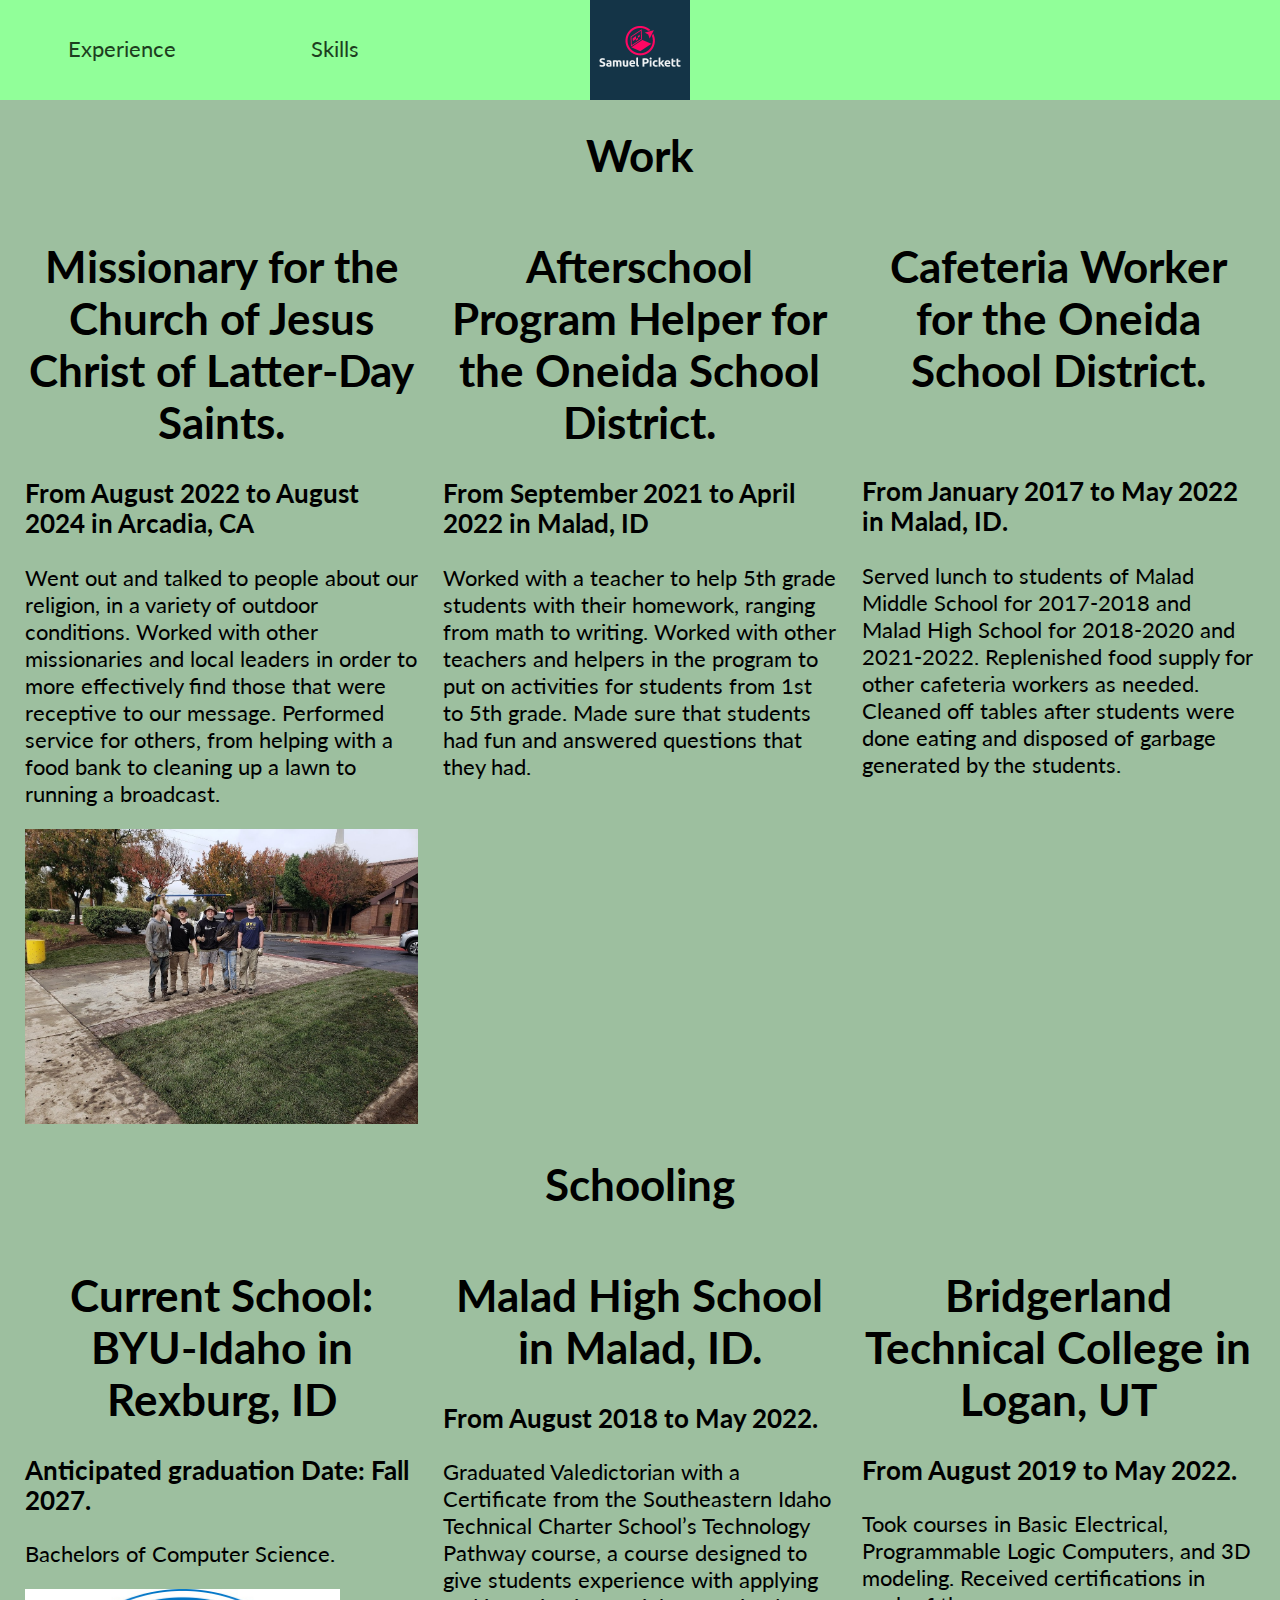
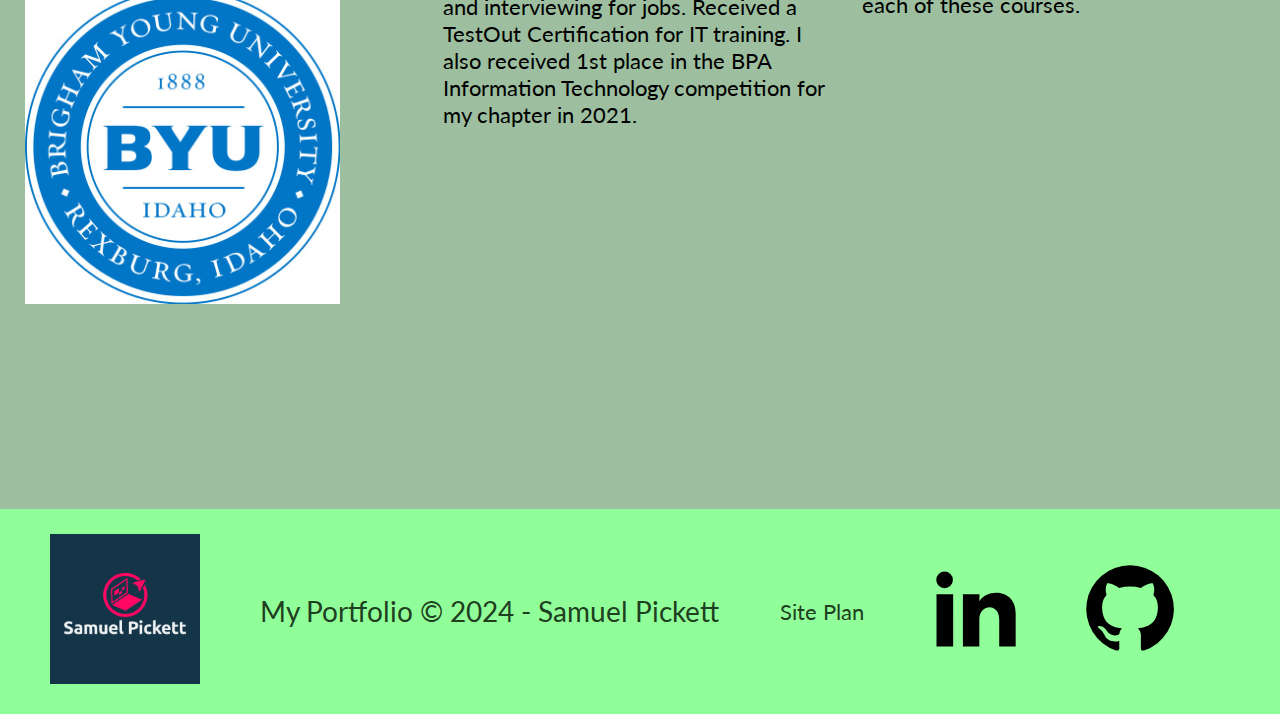
==== commit 913f8945: "Finished experience page" ====
--- a/experience.html
+++ b/experience.html
@@ -21,44 +21,47 @@
 
     </header>
     <main>
-        <div class = "work">
+        <div class="experience">
             <h1>Work</h1>
-            <div class="missionary">
-                <img src="images/service.jpg" alt="Picture of people gardening">
-                <h1>Missionary for the Church of Jesus Christ of Latter-Day Saints.</h1>
-                <h3>From August 2022 to August 2024 in Arcadia, CA</h3>
-                <p>Went out and talked to people about our religion, in a variety of outdoor conditions. Worked with other missionaries and local leaders in order to more effectively find those that were receptive to our message. Performed service for others, from helping with a food bank to cleaning up a lawn to running a broadcast.</p>
+            <div class = "work">
+                <div class="missionary">
+                    <h1>Missionary for the Church of Jesus Christ of Latter-Day Saints.</h1>
+                    <h3>From August 2022 to August 2024 in Arcadia, CA</h3>
+                    <p>Went out and talked to people about our religion, in a variety of outdoor conditions. Worked with other missionaries and local leaders in order to more effectively find those that were receptive to our message. Performed service for others, from helping with a food bank to cleaning up a lawn to running a broadcast.</p>
+                    <img src="images/service.jpg" alt="Picture of people gardening">
+
+                </div>
+
+                <div class="afterschool">
+                    <h1>Afterschool Program Helper for the Oneida School District.</h1>
+                    <h3>From September 2021 to April 2022 in Malad, ID</h3>
+                    <p>Worked with a teacher to help 5th grade students with their homework, ranging from math to writing. Worked with other teachers and helpers in the program to put on activities for students from 1st to 5th grade. Made sure that students had fun and answered questions that they had. </p>
+                </div>
+
+                <div class="lunchroom">
+                    <h1>Cafeteria Worker for the Oneida School District.</h1>
+                    <h3>From January 2017 to May 2022 in Malad, ID.</h3>
+                    <p>Served lunch to students of Malad Middle School for 2017-2018 and Malad High School for 2018-2020 and 2021-2022. Replenished food supply for other cafeteria workers as needed. Cleaned off tables after students were done eating and disposed of garbage generated by the students.</p>
+                </div>
             </div>
-
-            <div class="afterschool">
-                <h1>Afterschool Program Helper for the Oneida School District.</h1>
-                <h3>From September 2021 to April 2022 in Malad, ID</h3>
-                <p>Worked with a teacher to help 5th grade students with their homework, ranging from math to writing. Worked with other teachers and helpers in the program to put on activities for students from 1st to 5th grade. Made sure that students had fun and answered questions that they had. </p>
-            </div>
-
-            <div class="lunchroom">
-                <h1>Cafeteria Worker for the Oneida School District.</h1>
-                <h3>From January 2017 to May 2022 in Malad, ID.</h3>
-                <p>Served lunch to students of Malad Middle School for 2017-2018 and Malad High School for 2018-2020 and 2021-2022. Replenished food supply for other cafeteria workers as needed. Cleaned off tables after students were done eating and disposed of garbage generated by the students.</p>
-            </div>
-        </div>
-        <div class = "school">
             <h1>Schooling</h1>
-            <div class="byui">
-                <img src="images/byu-i-sign.jpg" alt="Picture of BYUI Logo">
-                <h1>Current School: BYU-Idaho in Rexburg, ID</h1>
-                <h3>Anticipated graduation Date: Fall 2027.</h3>
-                <p>Bachelors of Computer Science.</p>
-            </div>
-            <div class="malad">
-                <h1>Malad High School in Malad, ID.</h1>
-                <h3>From August 2018 to May 2022.</h3>
-                <p>Graduated Valedictorian with a Certificate from the Southeastern Idaho Technical Charter School’s Technology Pathway course, a course designed to give students experience with applying and interviewing for jobs. Received a TestOut Certification for IT training. I also received 1st place in the BPA Information Technology competition for my chapter in 2021.</p>
-            </div>
-            <div class="bridgerland">
-                <h1>Bridgerland Technical College in Logan, UT</h1>
-                <h3>From August 2019 to May 2022.</h3>
-                <p>Took courses in Basic Electrical, Programmable Logic Computers, and 3D modeling. Received certifications in each of these courses.</p>
+            <div class = "school">
+                <div class="byui">
+                    <h1>Current School: BYU-Idaho in Rexburg, ID</h1>
+                    <h3>Anticipated graduation Date: Fall 2027.</h3>
+                    <p>Bachelors of Computer Science.</p>
+                    <img src="images/byu-i-sign.jpg" alt="Picture of BYUI Logo">
+                </div>
+                <div class="malad">
+                    <h1>Malad High School in Malad, ID.</h1>
+                    <h3>From August 2018 to May 2022.</h3>
+                    <p>Graduated Valedictorian with a Certificate from the Southeastern Idaho Technical Charter School’s Technology Pathway course, a course designed to give students experience with applying and interviewing for jobs. Received a TestOut Certification for IT training. I also received 1st place in the BPA Information Technology competition for my chapter in 2021.</p>
+                </div>
+                <div class="bridgerland">
+                    <h1>Bridgerland Technical College in Logan, UT</h1>
+                    <h3>From August 2019 to May 2022.</h3>
+                    <p>Took courses in Basic Electrical, Programmable Logic Computers, and 3D modeling. Received certifications in each of these courses.</p>
+                </div>
             </div>
         </div>
     </main>
--- a/styles/styles.css
+++ b/styles/styles.css
@@ -40,7 +40,8 @@
     margin: 0;
     padding: 0;
 }
-main{
+/* Styles for index main body */
+.main{
     display: grid;
     grid-template-columns: 1fr 1fr;
 }
@@ -82,6 +83,34 @@
     background-color: #1E3F20;
     color: #91FF99;
 }
+
+/* Styles for experience page */
+.experience h1{
+    text-align: center;
+}
+
+.work{
+    display: grid;
+    grid-template-columns: 1fr 1fr 1fr;
+    grid-gap: 25px;
+    padding: 0 25px;
+}
+.missionary img{
+    width: 100%;
+}
+.lunchroom h1{
+    padding-bottom: 50px;
+}
+.school{
+    display: grid;
+    grid-template-columns: 1fr 1fr 1fr;
+    grid-gap: 25px;
+    padding: 0 25px;
+}
+.byui img{
+    width: 80%;
+}
+
 /* Styles for the footer */
 footer{
     background-color: #91FF99; 
